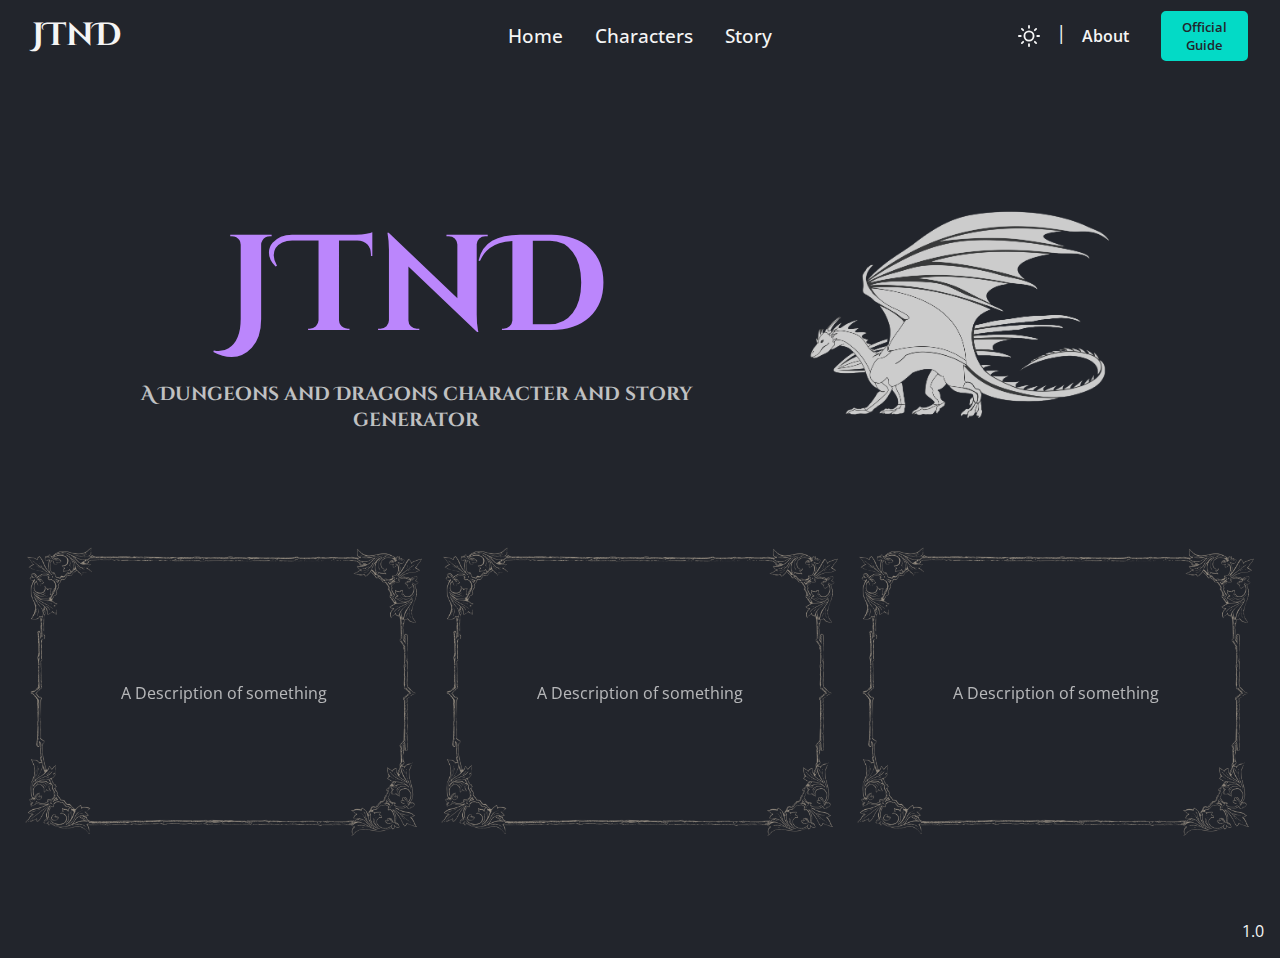
==== index.html @ c96d7457 "adding css, html, and javascript files" ====
<!DOCTYPE html>
<html lang="en">
<head>
    <meta charset="UTF-8">
    <meta name="viewport" content="width=device-width, initial-scale=1.0">
    <title>JTnD | Home</title>
    <link rel="icon" type="image/x-icon" href="assets/icons8-dice-64.png">
    <link rel="stylesheet" href="style/index.css">
</head>
<body>
    <header class="top__menu">
        <div>
            <a href="index.html" class="logo__name">JTnD</p></a>
        </div>
        <nav>
            <ul class="nav__list">
                <li class="nav__listitem">
                    <a href="#" class="nav__link">Home</a>
                </li>
                <li class="nav__listitem">
                    <a href="characters.html" class="nav__link">Characters</a>
                </li>
                <li class="nav__listitem">
                    <a href="story.html" class="nav__link">Story</a>
                </li>
            </ul>
        </nav>
        <div class="top__info">
            <img src="assets/sun (1).svg" alt="darkmode" id="darkmode">
            <p class="pipe">|</p>
            <a href="#" class="nav__listitem about__link">About</a>
            <button class="guide__btn">Official Guide</button>
        </div>
    </header>
    <div class="heading__area">
        <div class="main__title">
            <h1>JTnD</h1>
            <h2 class="sub__heading">A <span class="special">Dungeons</span> and <span class="special">Dragons</span> character and story generator</h2>
        </div>
        <img src="assets/dragon1.png" alt="dragon" class="dragon__image">
    </div>
    <div class="frame__wrapper">
        <div class="frame__container" id="frame1">
            <img src="assets/fancy-frame-4.png" alt="frame" class="frame">
            <p class="desc">A Description of something</p>
        </div>
        <div class="frame__container" id="frame2">
            <img src="assets/fancy-frame-4.png" alt="frame" class="frame">
            <p class="desc">A Description of something</p>
        </div>
        <div class="frame__container" id="frame3">
            <img src="assets/fancy-frame-4.png" alt="frame" class="frame">
            <p class="desc">A Description of something</p>
        </div>
    </div>
    <p class="version">1.0</p>
<script src="index.js"></script>
</body>
</html>
---- style/index.css ----
@import url('https://fonts.googleapis.com/css2?family=Open+Sans:ital,wght@0,300..800;1,300..800&family=Roboto:ital,wght@0,100;0,300;0,400;0,500;0,700;0,900;1,100;1,300;1,400;1,500;1,700;1,900&display=swap');
@import url('https://fonts.googleapis.com/css2?family=Cinzel+Decorative:wght@400;700;900&display=swap');
@import url('https://fonts.googleapis.com/css2?family=MedievalSharp&display=swap');
@import 'home.css';
@import 'story.css';
@import 'util.css';
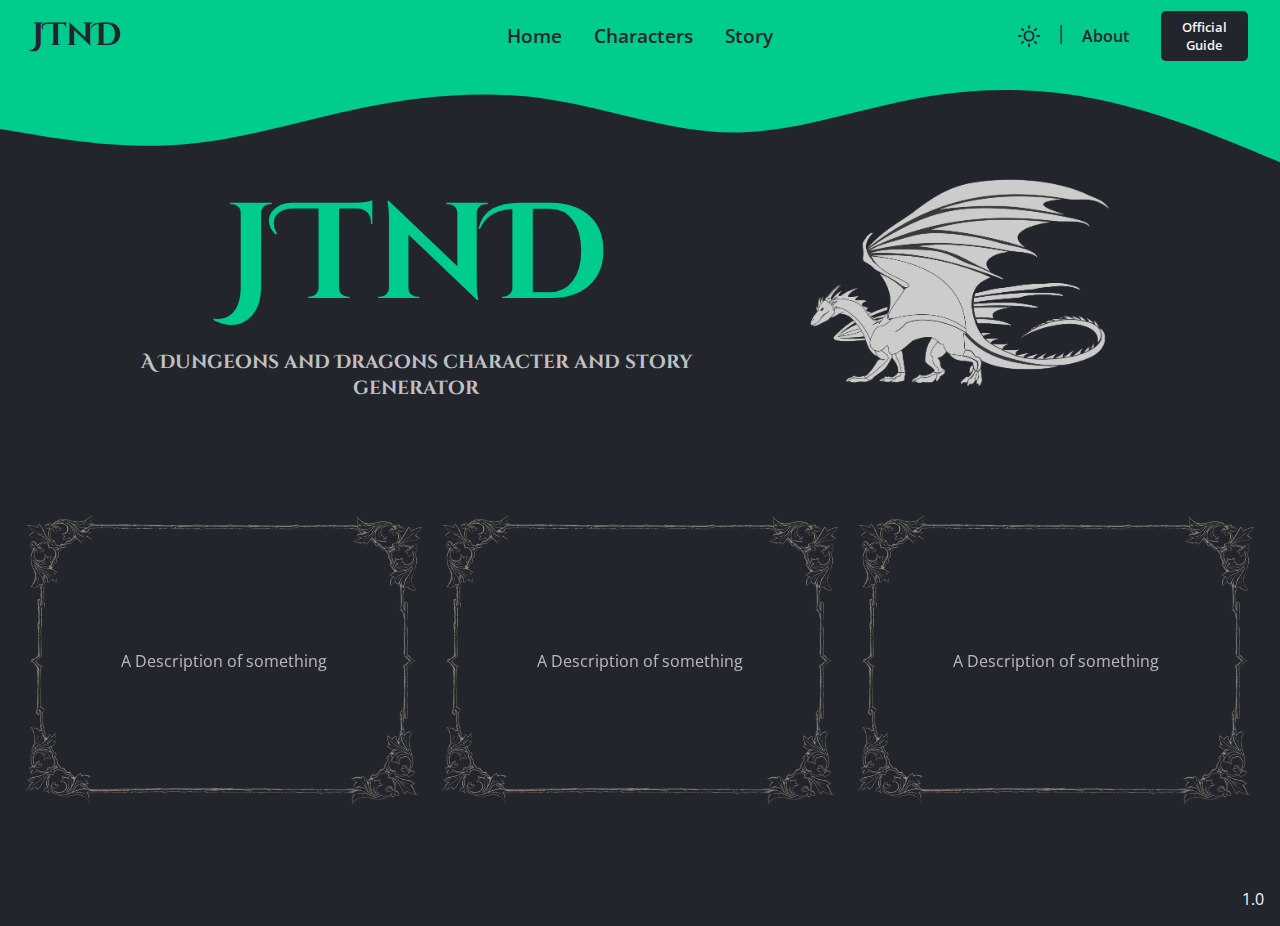
==== commit 8fe78fe1: "added styling to the homepage and changed the styling of the navbar" ====
--- a/index.html
+++ b/index.html
@@ -32,6 +32,7 @@
             <button class="guide__btn">Official Guide</button>
         </div>
     </header>
+    <div class="spacer layer1"></div>
     <div class="heading__area">
         <div class="main__title">
             <h1>JTnD</h1>
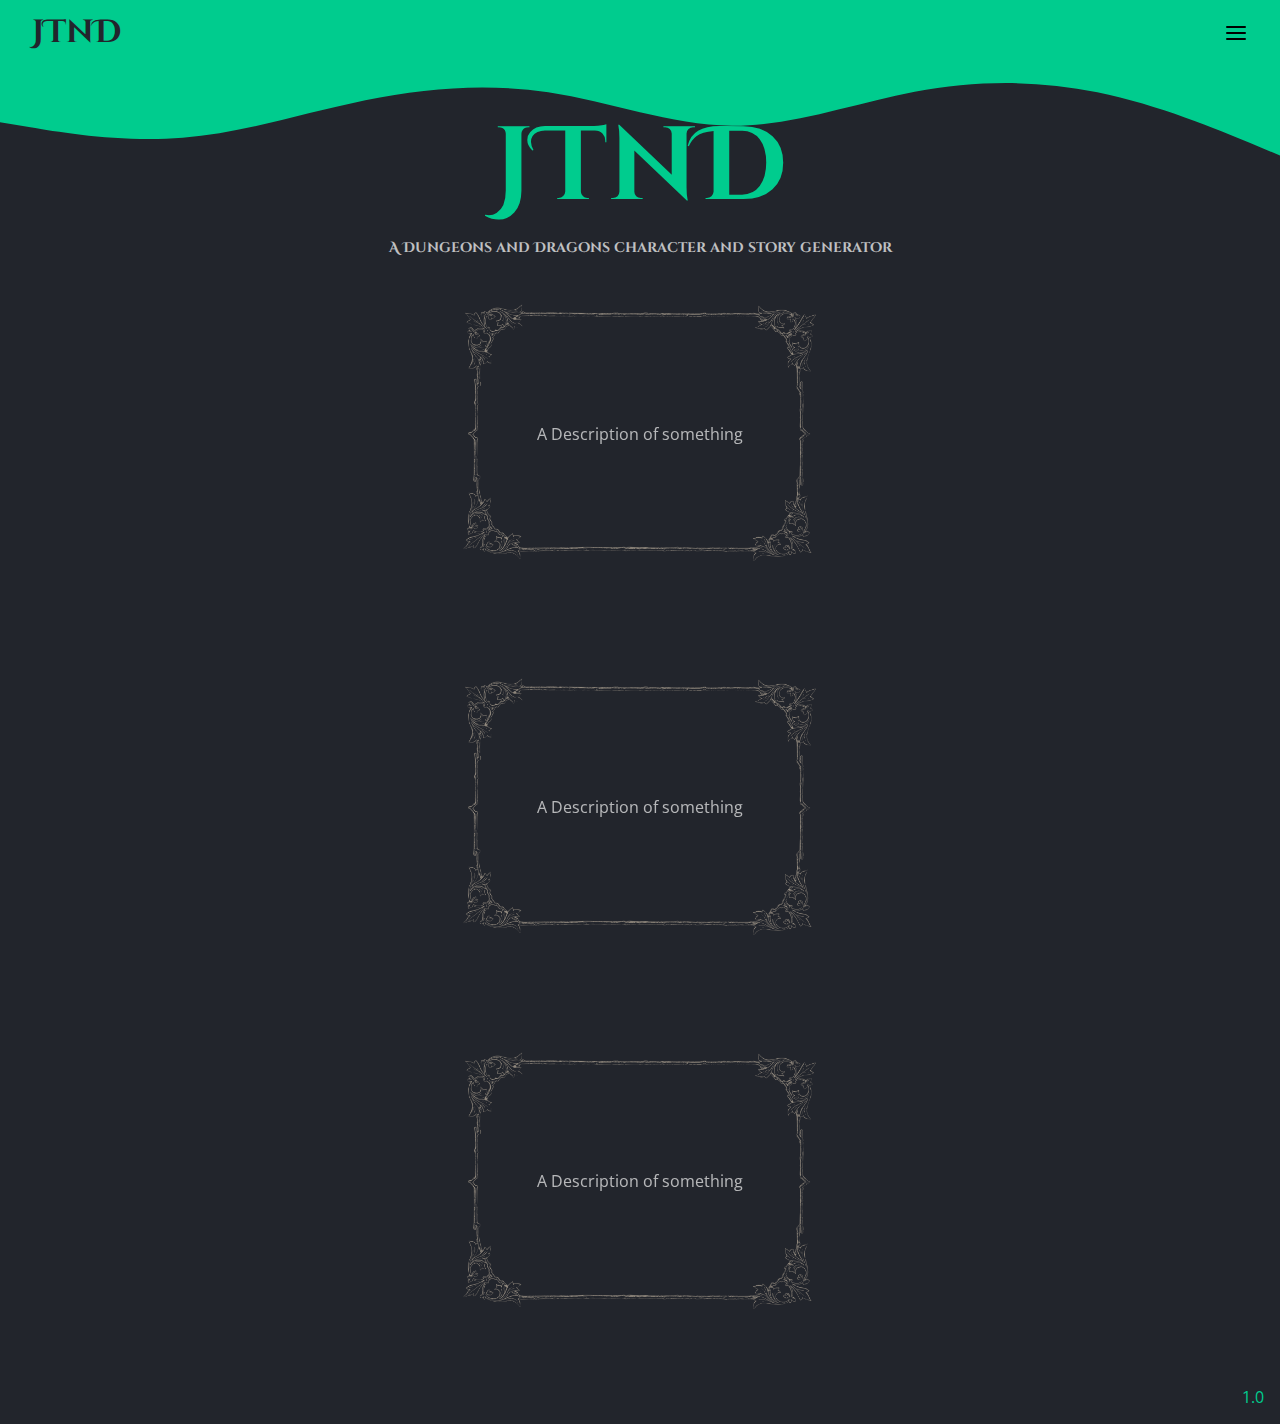
==== commit 879a2cd8: "added a media query for a mobile layout" ====
--- a/index.html
+++ b/index.html
@@ -31,6 +31,8 @@
             <a href="#" class="nav__listitem about__link">About</a>
             <button class="guide__btn">Official Guide</button>
         </div>
+        <!--Add JavaScript logic to mobile menu-->
+        <img src="assets/menu.svg" alt="menu" class="mobile__menu" id="mobileMenu">
     </header>
     <div class="spacer layer1"></div>
     <div class="heading__area">
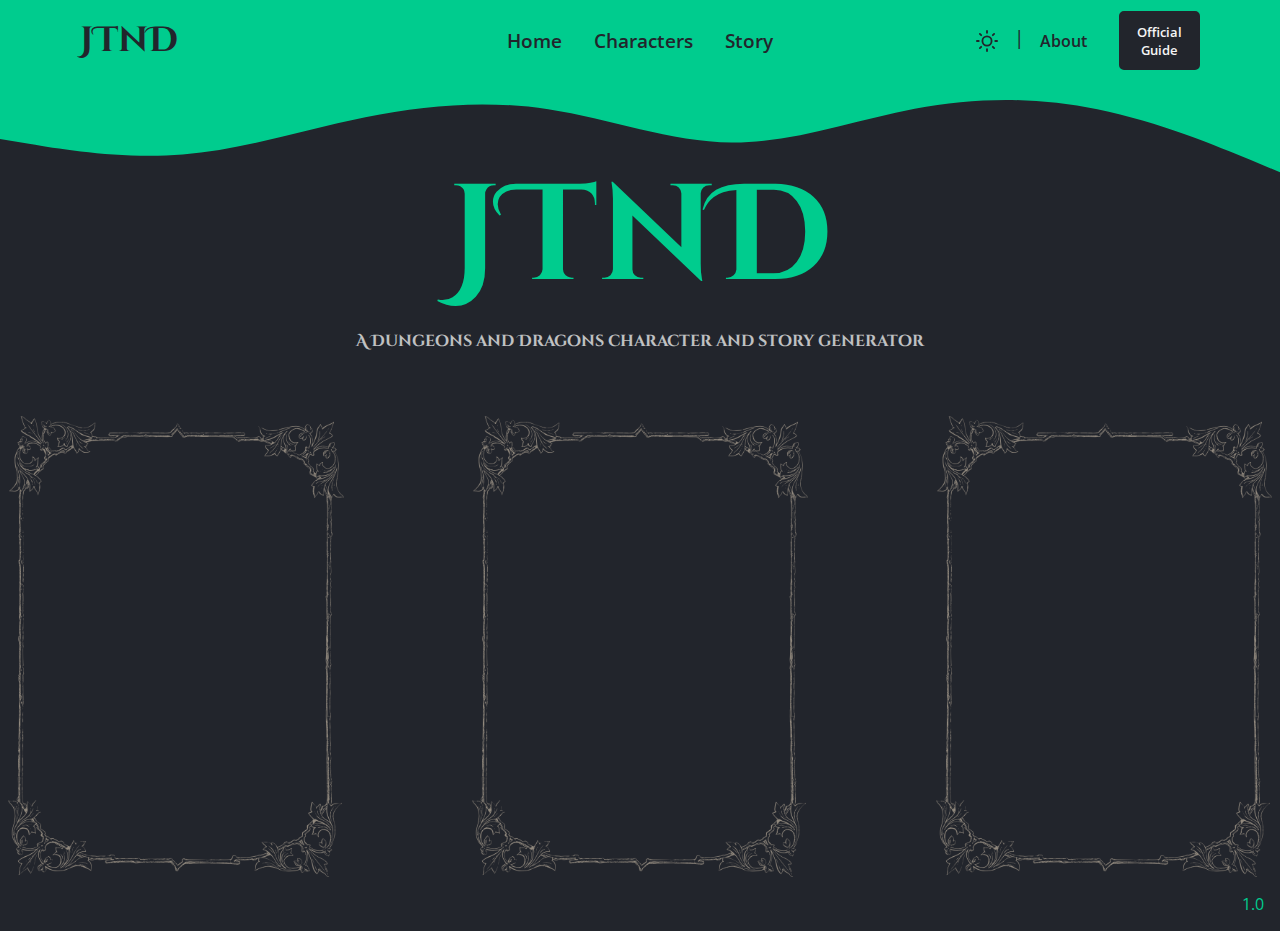
==== commit dc19b931: "Added media queries to util.css and home.css to create a responsive design on small and large screen" ====
--- a/index.html
+++ b/index.html
@@ -29,7 +29,7 @@
             <img src="assets/sun (1).svg" alt="darkmode" id="darkmode">
             <p class="pipe">|</p>
             <a href="#" class="nav__listitem about__link">About</a>
-            <button class="guide__btn">Official Guide</button>
+            <a href="https://orkerhulen.dk/onewebmedia/DnD%205e%20Players%20Handbook%20%28BnW%20OCR%29.pdf" target="_blank"><button class="guide__btn">Official Guide</button></a>
         </div>
         <!--Add JavaScript logic to mobile menu-->
         <img src="assets/menu.svg" alt="menu" class="mobile__menu" id="mobileMenu">
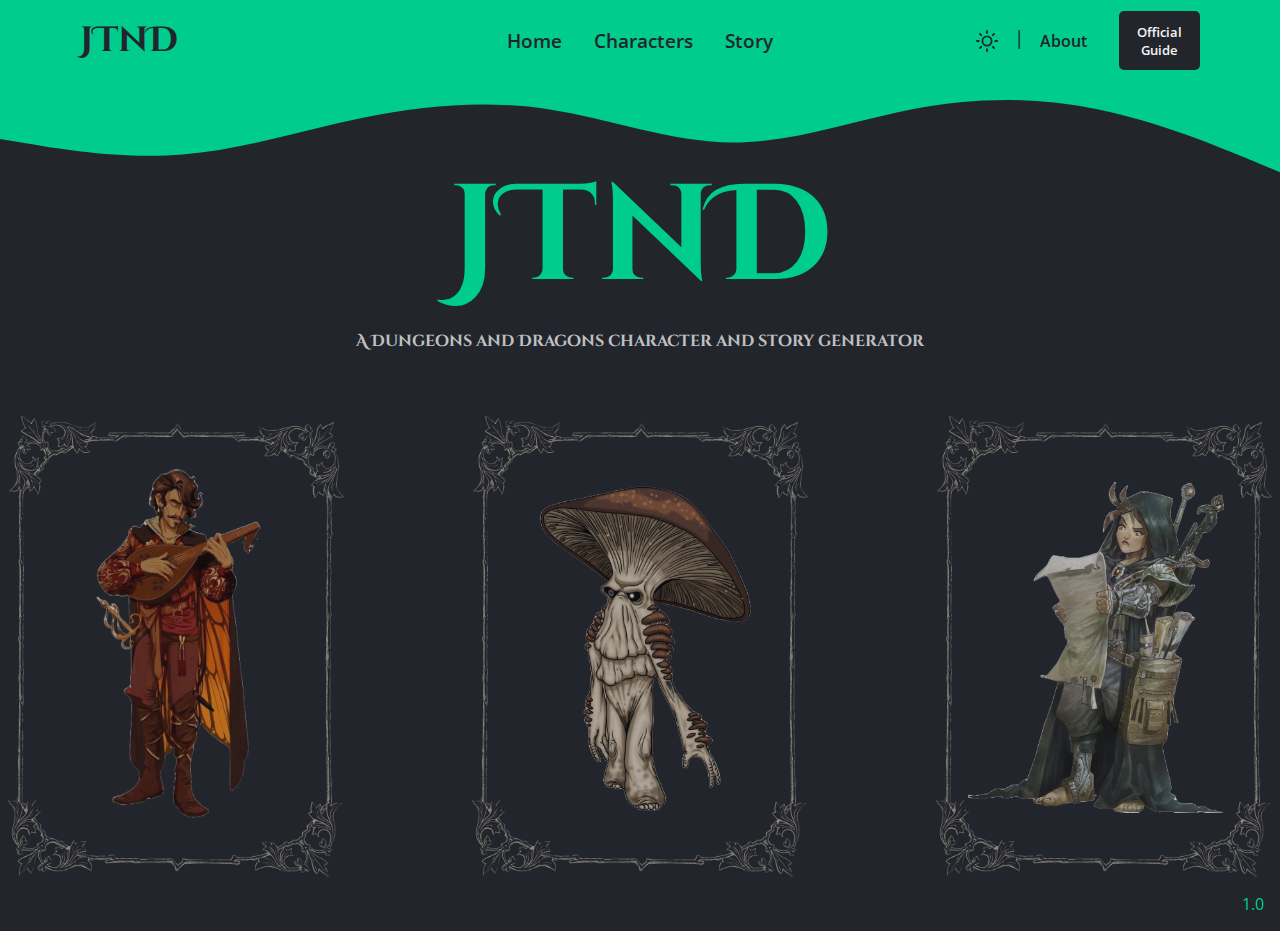
==== commit 7c8da05e: "Added images and descriptions on the index.html file" ====
--- a/index.html
+++ b/index.html
@@ -43,18 +43,21 @@
         <img src="assets/dragon1.png" alt="dragon" class="dragon__image">
     </div>
     <div class="frame__wrapper">
-        <div class="frame__container" id="frame1">
+        <a href="https://www.instructables.com/Creating-a-DD-5e-Character-for-Beginners/" target="_blank" class="desc__link"><div class="frame__container" id="frame1">
             <img src="assets/fancy-frame-4.png" alt="frame" class="frame">
-            <p class="desc">A Description of something</p>
-        </div>
-        <div class="frame__container" id="frame2">
+            <img src="assets/Male Character.png" alt="character" class="frame__image male__character">
+            <p class="desc">Character Creation Guide</p>
+        </div></a>
+        <a href="https://www.aidedd.org/dnd-filters/monsters.php" target="_blank" class="desc__link"><div class="frame__container" id="frame2">
             <img src="assets/fancy-frame-4.png" alt="frame" class="frame">
-            <p class="desc">A Description of something</p>
-        </div>
-        <div class="frame__container" id="frame3">
+            <img src="assets/mushroom.png" alt="monster" class="frame__image mushroom__character">
+            <p class="desc">Monster Information</p>
+        </div></a>
+        <a href="https://www.reddit.com/r/DnD/wiki/index/#wiki_new_players.2Fusers" class="desc__link" target="_blank"><div class="frame__container" id="frame3">
             <img src="assets/fancy-frame-4.png" alt="frame" class="frame">
-            <p class="desc">A Description of something</p>
-        </div>
+            <img src="assets/reading.png" alt="reading" class="frame__image reading">
+            <p class="desc">Beginner's Guide</p>
+        </div></a>
     </div>
     <p class="version">1.0</p>
 <script src="index.js"></script>
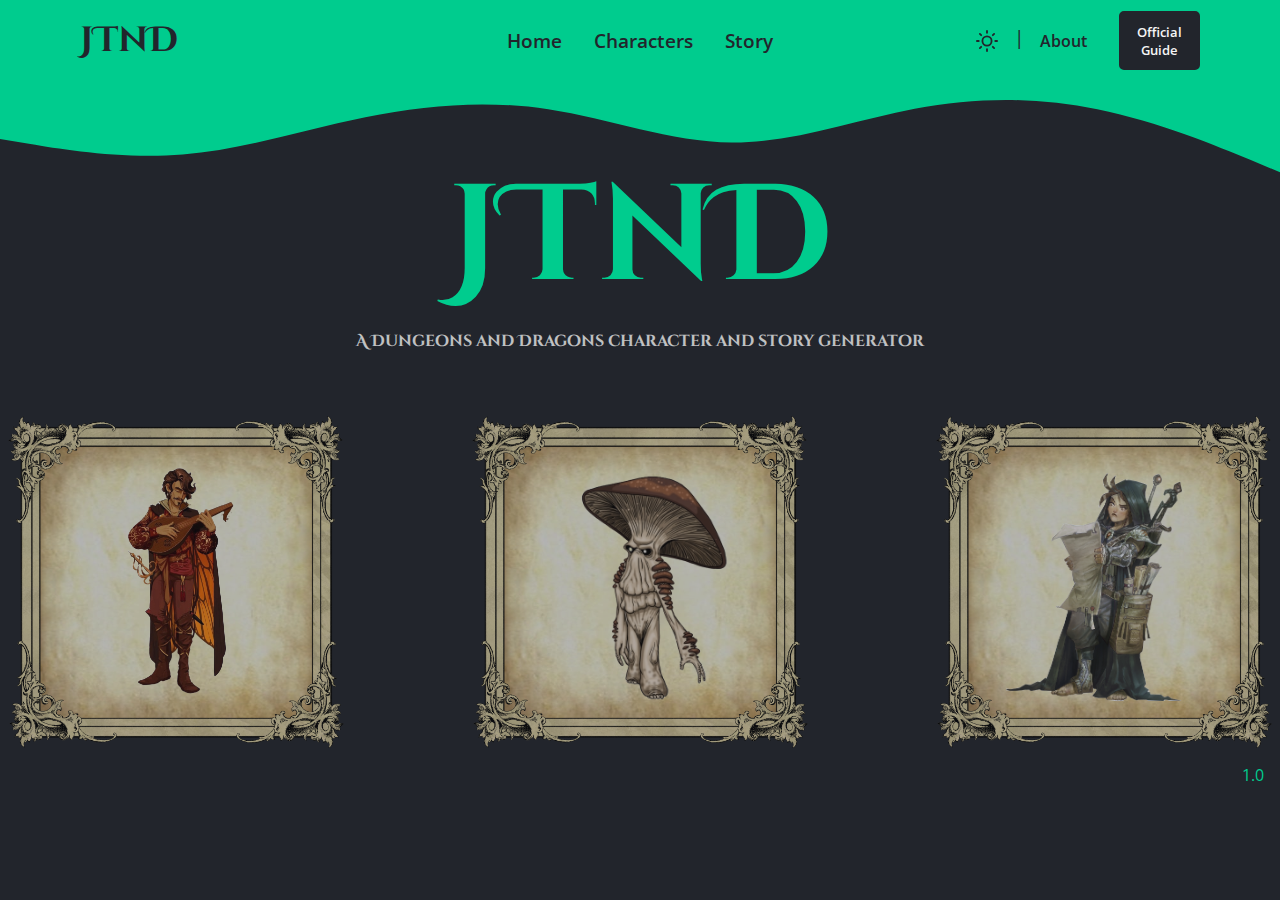
==== commit 89d6c034: "Added new frames and images to the index.html file. Added responsive design to index.html file." ====
--- a/index.html
+++ b/index.html
@@ -44,17 +44,20 @@
     </div>
     <div class="frame__wrapper">
         <a href="https://www.instructables.com/Creating-a-DD-5e-Character-for-Beginners/" target="_blank" class="desc__link"><div class="frame__container" id="frame1">
-            <img src="assets/fancy-frame-4.png" alt="frame" class="frame">
+            <img src="assets/cool-frame.png" alt="frame" class="frame">
+            <img src="assets/paper.jpg" alt="paper" class="frame__paper">
             <img src="assets/Male Character.png" alt="character" class="frame__image male__character">
             <p class="desc">Character Creation Guide</p>
         </div></a>
         <a href="https://www.aidedd.org/dnd-filters/monsters.php" target="_blank" class="desc__link"><div class="frame__container" id="frame2">
-            <img src="assets/fancy-frame-4.png" alt="frame" class="frame">
+            <img src="assets/cool-frame.png" alt="frame" class="frame">
+            <img src="assets/paper.jpg" alt="paper" class="frame__paper">
             <img src="assets/mushroom.png" alt="monster" class="frame__image mushroom__character">
             <p class="desc">Monster Information</p>
         </div></a>
         <a href="https://www.reddit.com/r/DnD/wiki/index/#wiki_new_players.2Fusers" class="desc__link" target="_blank"><div class="frame__container" id="frame3">
-            <img src="assets/fancy-frame-4.png" alt="frame" class="frame">
+            <img src="assets/cool-frame.png" alt="frame" class="frame">
+            <img src="assets/paper.jpg" alt="paper" class="frame__paper">
             <img src="assets/reading.png" alt="reading" class="frame__image reading">
             <p class="desc">Beginner's Guide</p>
         </div></a>
